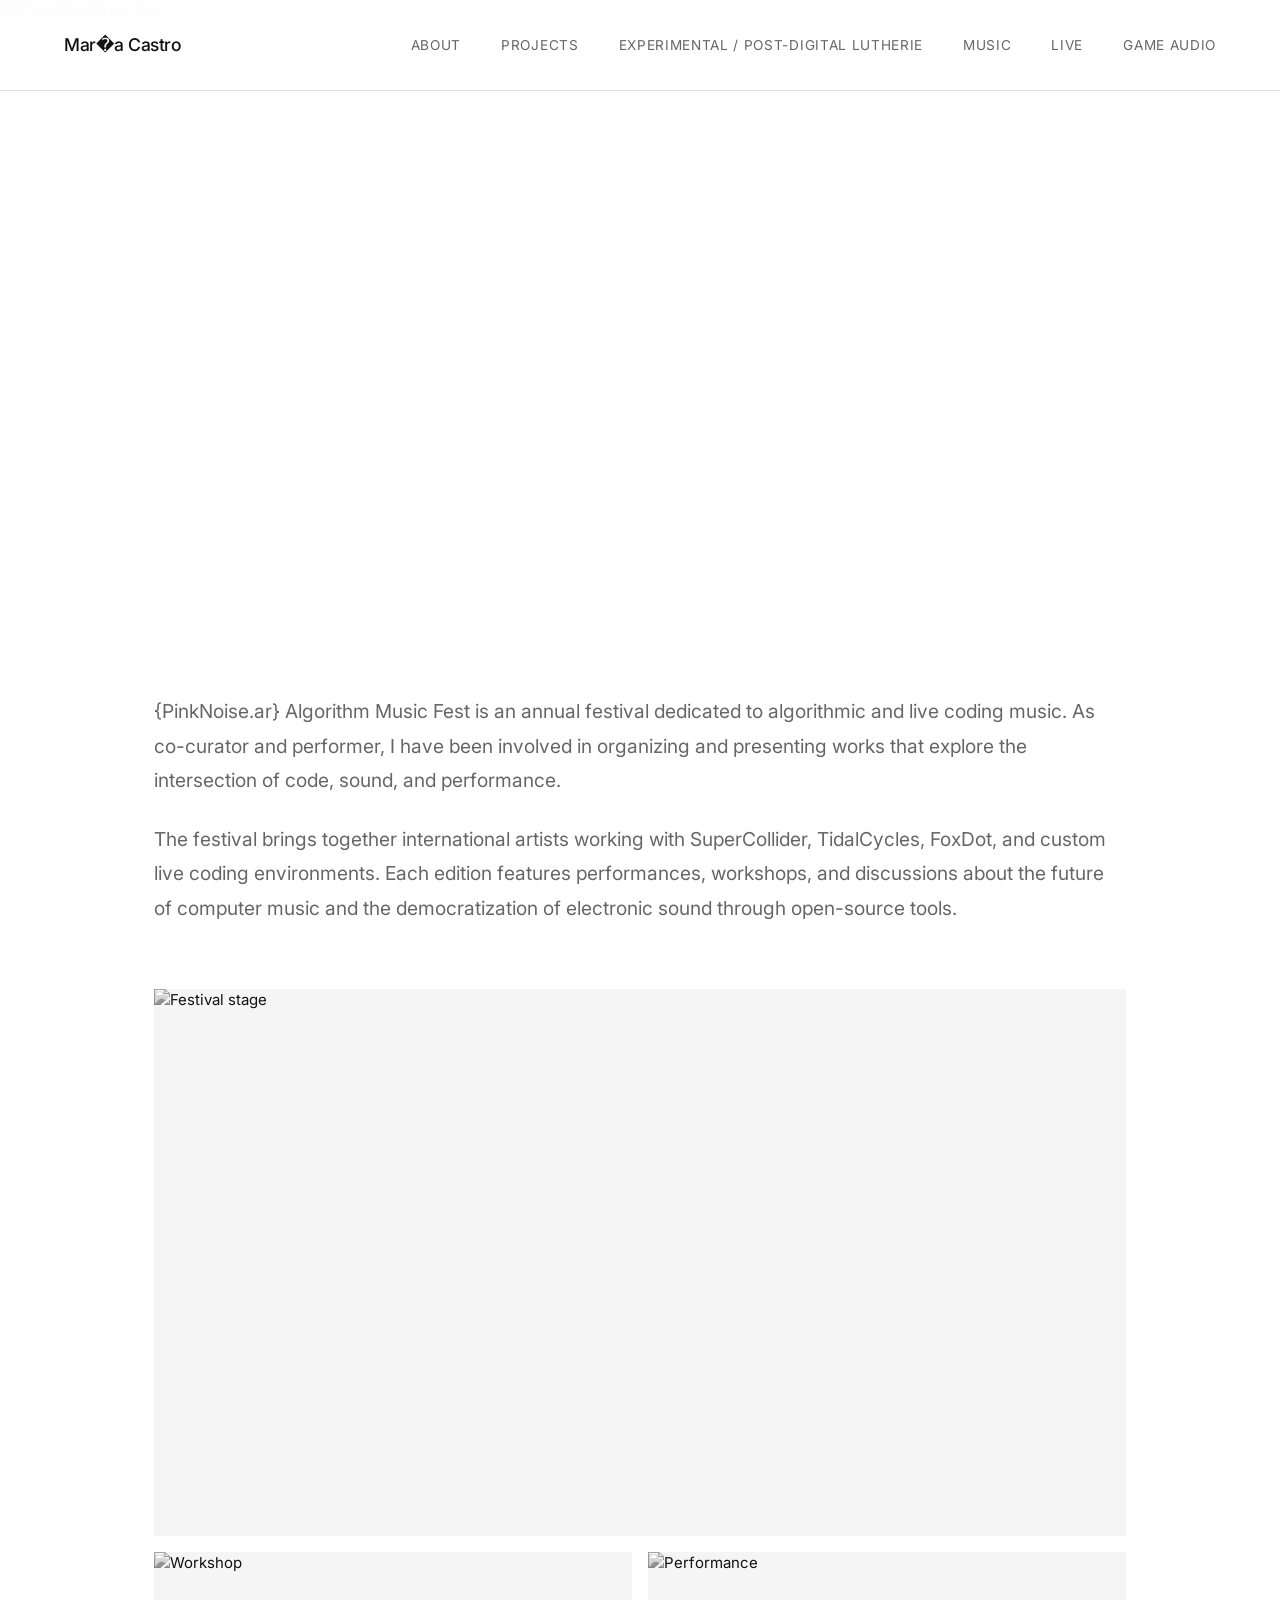
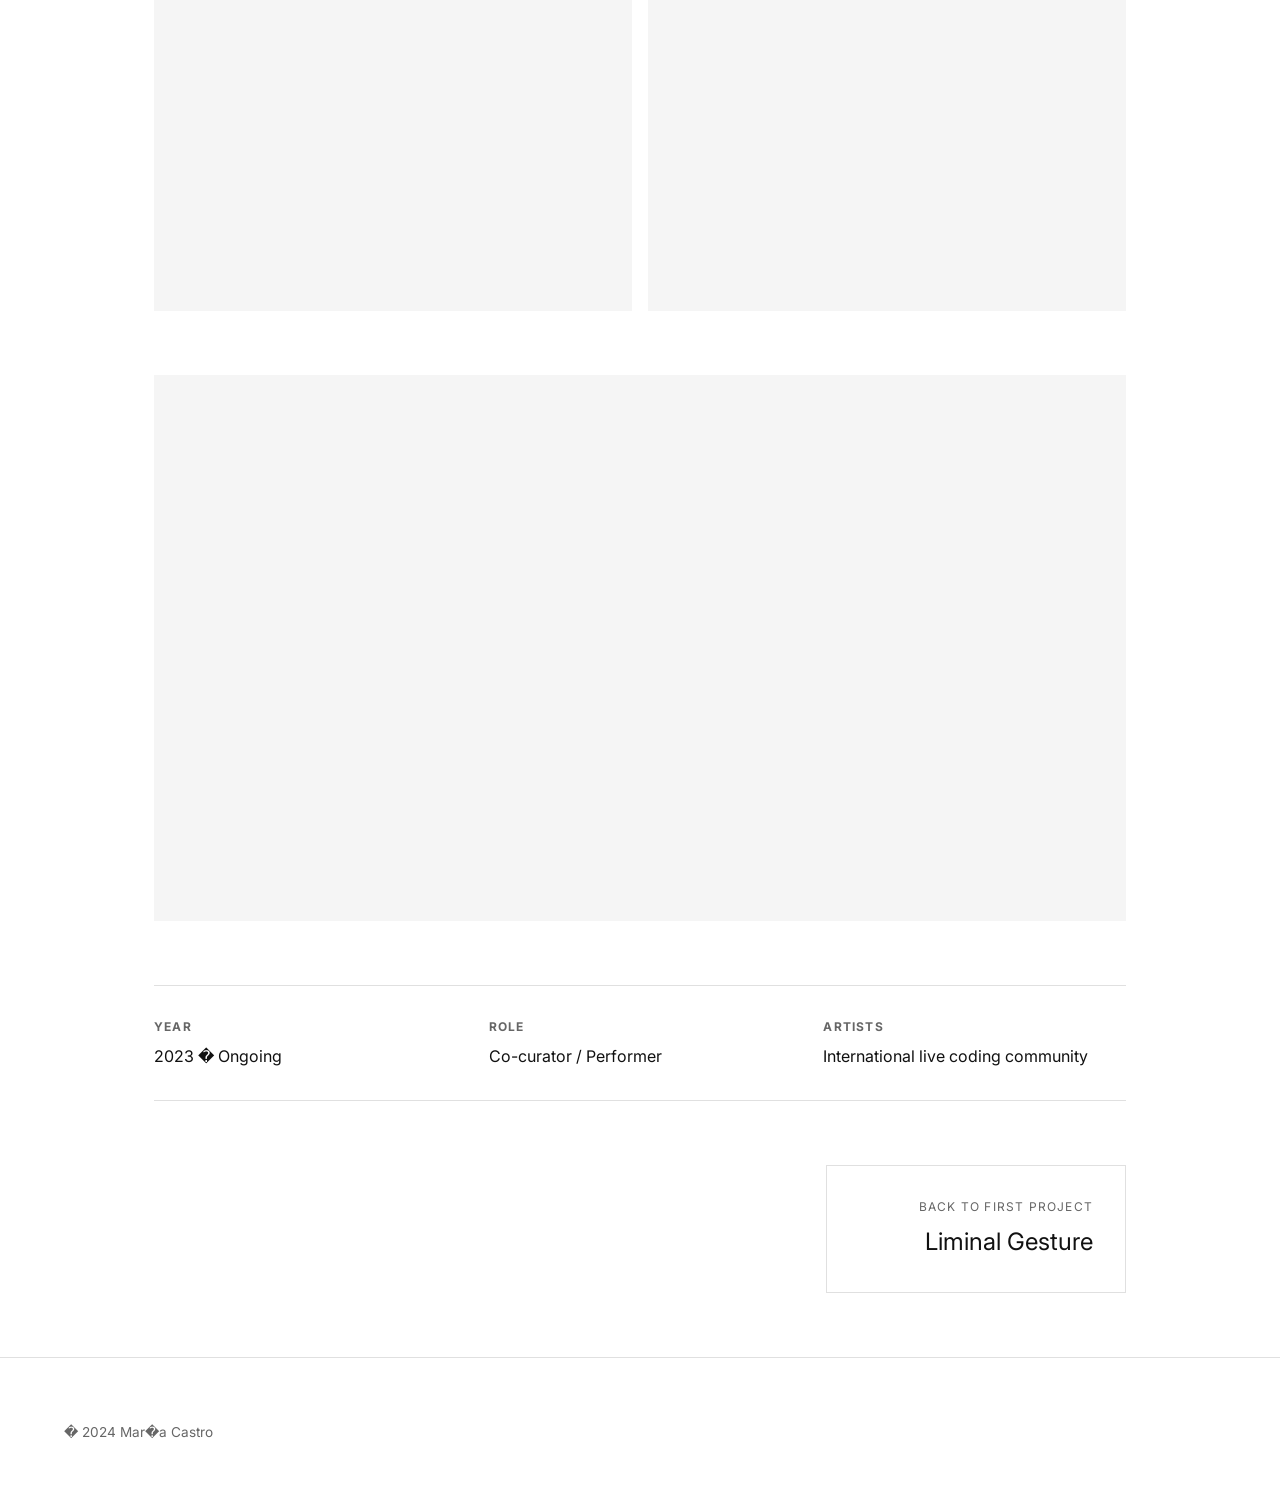
==== projects/algorithm-fest/index.html @ 0eb771e2 "new folder architecture" ====
<!DOCTYPE html>
<html lang="en">
<head>
    <meta charset="UTF-8">
    <meta name="viewport" content="width=device-width, initial-scale=1.0">
    <title>{PinkNoise.ar} Algorithm Music Fest � Mar�a Castro</title>
    <link rel="stylesheet" href="../../assets/css/main.css">
    <link rel="stylesheet" href="../../assets/css/project.css">
</head>
<body>
    <nav class="main-nav">
        <a href="../../index.html" class="logo">Mar�a Castro</a>
        <ul class="nav-links">
            <li><a href="../../about.html">About</a></li>
            <li class="dropdown">
                <a href="#">Projects</a>
                <ul class="dropdown-menu">
                    <li><a href="../liminal-gesture/">Liminal Gesture</a></li>
                    <li><a href="../sinfonia-biotica/">Sinfon�a Bi�tica</a></li>
                    <li><a href="../pink-noise/">Pink Noise</a></li>
                    <li><a href="../mareo-migrante/">Mareo Migrante MM</a></li>
                    <li><a href="../algorithm-fest/">{PinkNoise.ar} Algorithm Music Fest</a></li>
                </ul>
            </li>
            <li><a href="../../lutherie.html">Experimental / Post-digital Lutherie</a></li>
            <li><a href="../../music.html">Music</a></li>
            <li><a href="../../live.html">Live</a></li>
            <li><a href="https://marcastronoise.weebly.com/" target="_blank">Game Audio</a></li>
        </ul>
    </nav>

    <header class="project-hero">
        <div class="project-hero-image">
            <img src="https://raw.githubusercontent.com/scherzo98/websitescherzonoise/refs/heads/main/Images/IMG_20251017_121405.jpg" alt="Algorithm Music Fest">
        </div>
        <div class="project-hero-content">
            <span class="project-type">Live Coding Festival</span>
            <h1>{PinkNoise.ar} Algorithm Music Fest</h1>
        </div>
    </header>

    <main class="project-main">
        <div class="project-description">
            <p>{PinkNoise.ar} Algorithm Music Fest is an annual festival dedicated to algorithmic and live coding music. As co-curator and performer, I have been involved in organizing and presenting works that explore the intersection of code, sound, and performance.</p>

            <p>The festival brings together international artists working with SuperCollider, TidalCycles, FoxDot, and custom live coding environments. Each edition features performances, workshops, and discussions about the future of computer music and the democratization of electronic sound through open-source tools.</p>
        </div>

        <div class="project-gallery">
            <div class="gallery-item wide">
                <img src="https://raw.githubusercontent.com/scherzo98/websitescherzonoise/refs/heads/main/Images/IMG_20251029_004445%20(1).jpg" alt="Festival stage">
            </div>
            <div class="gallery-item">
                <img src="https://raw.githubusercontent.com/scherzo98/websitescherzonoise/refs/heads/main/Images/0181-9.jpg" alt="Workshop">
            </div>
            <div class="gallery-item">
                <img src="https://raw.githubusercontent.com/scherzo98/websitescherzonoise/refs/heads/main/Images/yop%20field%20recordist.jpg" alt="Performance">
            </div>
        </div>

        <div class="project-video">
            <div class="video-container">
                <iframe src="https://www.youtube.com/embed/VIDEO_ID_AQUI" title="Algorithm Music Fest highlights" allowfullscreen></iframe>
            </div>
        </div>

        <div class="project-meta">
            <div class="meta-item">
                <h4>Year</h4>
                <p>2023 � Ongoing</p>
            </div>
            <div class="meta-item">
                <h4>Role</h4>
                <p>Co-curator / Performer</p>
            </div>
            <div class="meta-item">
                <h4>Artists</h4>
                <p>International live coding community</p>
            </div>
        </div>

        <nav class="project-nav">
            <a href="../liminal-gesture/" class="next-project">
                <span>Back to First Project</span>
                <h3>Liminal Gesture</h3>
            </a>
        </nav>
    </main>

    <footer>
        <div class="footer-left">� 2024 Mar�a Castro</div>
    </footer>

    <script src="../../assets/js/main.js"></script>
    <script src="../../assets/js/lightbox.js"></script>
</body>
</html>
---- assets/css/main.css ----
﻿/* assets/css/main.css */

@import url('https://fonts.googleapis.com/css2?family=Inter:wght@300;400;500;600&display=swap');

* {
    margin: 0;
    padding: 0;
    box-sizing: border-box;
}

:root {
    --bg: #ffffff;
    --text: #111111;
    --text-light: #666666;
    --accent: #ff0000;
    --border: #e0e0e0;
    --dropdown-bg: #fafafa;
}

body {
    background: var(--bg);
    color: var(--text);
    font-family: 'Inter', sans-serif;
    line-height: 1.5;
    font-size: 15px;
    -webkit-font-smoothing: antialiased;
}

/* Navigation */
.main-nav {
    position: fixed;
    top: 0;
    left: 0;
    right: 0;
    padding: 2rem 4rem;
    display: flex;
    justify-content: space-between;
    align-items: center;
    z-index: 100;
    background: rgba(255,255,255,0.95);
    backdrop-filter: blur(10px);
    border-bottom: 1px solid var(--border);
}

.logo {
    font-size: 1.1rem;
    font-weight: 500;
    letter-spacing: -0.02em;
    text-decoration: none;
    color: var(--text);
}

.nav-links {
    display: flex;
    gap: 2.5rem;
    list-style: none;
    align-items: center;
}

    .nav-links > li > a {
        text-decoration: none;
        color: var(--text-light);
        font-size: 0.85rem;
        text-transform: uppercase;
        letter-spacing: 0.05em;
        transition: color 0.3s;
    }

        .nav-links > li > a:hover {
            color: var(--text);
        }

/* Dropdown */
.dropdown {
    position: relative;
}

.dropdown-menu {
    position: absolute;
    top: 100%;
    left: 0;
    margin-top: 1rem;
    background: var(--dropdown-bg);
    border: 1px solid var(--border);
    min-width: 320px;
    opacity: 0;
    visibility: hidden;
    transform: translateY(-10px);
    transition: all 0.3s ease;
    z-index: 200;
    list-style: none;
    padding: 0.5rem 0;
}

.dropdown:hover .dropdown-menu {
    opacity: 1;
    visibility: visible;
    transform: translateY(0);
}

.dropdown-menu li a {
    display: block;
    padding: 0.8rem 1.5rem;
    text-decoration: none;
    color: var(--text-light);
    font-size: 0.8rem;
    transition: all 0.2s;
}

    .dropdown-menu li a:hover {
        color: var(--accent);
        background: var(--bg);
    }

/* Hero */
.hero {
    min-height: 100vh;
    display: grid;
    grid-template-columns: 1fr 1.2fr;
    gap: 0;
    padding: 8rem 4rem 4rem;
    align-items: center;
}

.hero-content {
    padding-right: 4rem;
}

.hero-label {
    font-size: 0.75rem;
    text-transform: uppercase;
    letter-spacing: 0.2em;
    color: var(--text-light);
    margin-bottom: 2rem;
    display: block;
}

h1 {
    font-size: clamp(3rem, 8vw, 6rem);
    font-weight: 400;
    line-height: 0.95;
    letter-spacing: -0.04em;
    margin-bottom: 2rem;
}

.hero-description {
    font-size: 1.1rem;
    color: var(--text-light);
    max-width: 400px;
    line-height: 1.6;
    margin-bottom: 3rem;
}

.hero-meta {
    display: flex;
    gap: 3rem;
    font-size: 0.85rem;
    color: var(--text-light);
}

    .hero-meta div {
        display: flex;
        flex-direction: column;
        gap: 0.5rem;
    }

    .hero-meta strong {
        color: var(--text);
        font-weight: 500;
    }

.hero-image {
    height: 80vh;
    background: #f5f5f5;
    position: relative;
    overflow: hidden;
}

    .hero-image img {
        width: 100%;
        height: 100%;
        object-fit: cover;
        display: block;
        filter: grayscale(100%);
        transition: filter 0.6s ease;
    }

    .hero-image:hover img {
        filter: grayscale(0%);
    }

.image-caption {
    position: absolute;
    bottom: 2rem;
    left: 2rem;
    font-size: 0.75rem;
    color: white;
    background: rgba(0,0,0,0.7);
    padding: 0.5rem 1rem;
}

/* Sections */
section {
    padding: 6rem 4rem;
    border-top: 1px solid var(--border);
}

.section-header {
    display: grid;
    grid-template-columns: 200px 1fr;
    gap: 4rem;
    margin-bottom: 4rem;
}

.section-number {
    font-size: 0.75rem;
    color: var(--text-light);
    text-transform: uppercase;
    letter-spacing: 0.1em;
}

h2 {
    font-size: 2rem;
    font-weight: 400;
    letter-spacing: -0.02em;
}

/* Projects Preview */
.projects-preview {
    display: grid;
    grid-template-columns: repeat(3, 1fr);
    gap: 3rem;
}

.project-preview {
    text-decoration: none;
    color: var(--text);
}

.preview-image {
    aspect-ratio: 4/3;
    background: #f5f5f5;
    overflow: hidden;
    margin-bottom: 1.5rem;
}

    .preview-image img {
        width: 100%;
        height: 100%;
        object-fit: cover;
        display: block;
        filter: grayscale(100%);
        transition: all 0.6s ease;
    }

.project-preview:hover .preview-image img {
    filter: grayscale(0%);
    transform: scale(1.02);
}

.project-preview h3 {
    font-size: 1.2rem;
    font-weight: 500;
    margin-bottom: 0.5rem;
}

.project-type {
    font-size: 0.85rem;
    color: var(--text-light);
}

/* Festivals */
.festivals-list {
    list-style: none;
    display: grid;
    grid-template-columns: repeat(3, 1fr);
    gap: 1rem 4rem;
}

    .festivals-list li {
        padding: 1rem 0;
        border-bottom: 1px solid var(--border);
        font-size: 0.95rem;
        display: flex;
        justify-content: space-between;
        align-items: center;
    }

        .festivals-list li::after {
            content: '→';
            opacity: 0;
            transition: opacity 0.3s;
            color: var(--accent);
        }

        .festivals-list li:hover::after {
            opacity: 1;
        }

/* Role */
.role-box {
    background: #f5f5f5;
    padding: 3rem;
    display: grid;
    grid-template-columns: 200px 1fr;
    gap: 4rem;
    align-items: start;
}

.role-label {
    font-size: 0.75rem;
    text-transform: uppercase;
    letter-spacing: 0.1em;
    color: var(--text-light);
}

.role-content h3 {
    font-size: 1.5rem;
    font-weight: 400;
    margin-bottom: 1rem;
}

.role-content p {
    color: var(--text-light);
    max-width: 600px;
}

/* Footer */
footer {
    padding: 4rem;
    border-top: 1px solid var(--border);
    display: flex;
    justify-content: space-between;
    align-items: center;
}

.footer-left {
    font-size: 0.85rem;
    color: var(--text-light);
}

.footer-right {
    display: flex;
    gap: 2rem;
}

    .footer-right a {
        text-decoration: none;
        color: var(--text);
        font-size: 0.9rem;
        position: relative;
    }

        .footer-right a::after {
            content: '';
            position: absolute;
            bottom: -2px;
            left: 0;
            width: 0;
            height: 1px;
            background: var(--accent);
            transition: width 0.3s;
        }

        .footer-right a:hover::after {
            width: 100%;
        }

/* Responsive */
@media (max-width: 1024px) {
    .hero {
        grid-template-columns: 1fr;
        gap: 4rem;
    }

    .hero-content {
        padding-right: 0;
    }

    .hero-image {
        height: 50vh;
    }

    .section-header,
    .role-box {
        grid-template-columns: 1fr;
        gap: 2rem;
    }

    .projects-preview {
        grid-template-columns: 1fr;
    }

    .festivals-list {
        grid-template-columns: 1fr;
    }
}

@media (max-width: 768px) {
    .main-nav {
        padding: 1.5rem;
    }

    .nav-links {
        display: none;
    }

    section,
    .hero {
        padding: 6rem 1.5rem 3rem;
    }

    footer {
        flex-direction: column;
        gap: 2rem;
        text-align: center;
    }
}

::selection {
    background: var(--text);
    color: var(--bg);
}
---- assets/css/project.css ----
/* assets/css/project.css */

/* Project Hero */
.project-hero {
    position: relative;
    min-height: 70vh;
    display: flex;
    flex-direction: column;
    justify-content: flex-end;
    padding: 8rem 4rem 4rem;
    overflow: hidden;
}

.project-hero-image {
    position: absolute;
    top: 0;
    left: 0;
    width: 100%;
    height: 100%;
    z-index: 1;
}

    .project-hero-image img {
        width: 100%;
        height: 100%;
        object-fit: cover;
        filter: grayscale(100%);
    }

.project-hero-content {
    position: relative;
    z-index: 2;
    max-width: 800px;
}

.project-hero h1 {
    font-size: clamp(2.5rem, 6vw, 5rem);
    font-weight: 400;
    line-height: 1;
    letter-spacing: -0.03em;
    margin-bottom: 1rem;
    color: white;
}

.project-type {
    font-size: 0.85rem;
    color: rgba(255,255,255,0.8);
    text-transform: uppercase;
    letter-spacing: 0.15em;
    margin-bottom: 1rem;
    display: block;
}

/* Project Main */
.project-main {
    max-width: 1100px;
    margin: 0 auto;
    padding: 4rem;
}

.project-description {
    font-size: 1.2rem;
    line-height: 1.8;
    color: var(--text-light);
    margin-bottom: 4rem;
}

    .project-description p {
        margin-bottom: 1.5rem;
    }

/* Gallery */
.project-gallery {
    display: grid;
    grid-template-columns: repeat(2, 1fr);
    gap: 1rem;
    margin-bottom: 4rem;
}

.gallery-item {
    aspect-ratio: 4/3;
    background: #f5f5f5;
    overflow: hidden;
    cursor: pointer;
}

    .gallery-item.wide {
        grid-column: span 2;
        aspect-ratio: 16/9;
    }

    .gallery-item img {
        width: 100%;
        height: 100%;
        object-fit: cover;
        display: block;
        filter: grayscale(100%);
        transition: all 0.6s ease;
    }

    .gallery-item:hover img {
        filter: grayscale(0%);
        transform: scale(1.02);
    }

/* Video */
.project-video {
    margin-bottom: 4rem;
}

.video-container {
    position: relative;
    width: 100%;
    padding-bottom: 56.25%;
    height: 0;
    overflow: hidden;
    background: #f5f5f5;
}

    .video-container iframe {
        position: absolute;
        top: 0;
        left: 0;
        width: 100%;
        height: 100%;
        border: 0;
    }

/* Meta */
.project-meta {
    display: grid;
    grid-template-columns: repeat(3, 1fr);
    gap: 2rem;
    padding: 2rem 0;
    border-top: 1px solid var(--border);
    border-bottom: 1px solid var(--border);
    margin-bottom: 4rem;
}

.meta-item h4 {
    font-size: 0.75rem;
    text-transform: uppercase;
    letter-spacing: 0.1em;
    color: var(--text-light);
    margin-bottom: 0.5rem;
}

.meta-item p {
    font-size: 1rem;
    color: var(--text);
}

/* Project Navigation */
.project-nav {
    display: flex;
    justify-content: flex-end;
    margin-top: 4rem;
}

.next-project {
    text-decoration: none;
    color: var(--text);
    text-align: right;
    padding: 2rem;
    border: 1px solid var(--border);
    transition: all 0.3s;
    min-width: 300px;
}

    .next-project:hover {
        background: var(--text);
        color: var(--bg);
    }

    .next-project span {
        font-size: 0.75rem;
        text-transform: uppercase;
        letter-spacing: 0.1em;
        display: block;
        margin-bottom: 0.5rem;
        color: var(--text-light);
    }

    .next-project:hover span {
        color: rgba(255,255,255,0.7);
    }

    .next-project h3 {
        font-size: 1.5rem;
        font-weight: 400;
    }

/* Lightbox */
.lightbox {
    position: fixed;
    top: 0;
    left: 0;
    width: 100%;
    height: 100%;
    background: rgba(0,0,0,0.95);
    z-index: 1000;
    display: flex;
    align-items: center;
    justify-content: center;
    opacity: 0;
    visibility: hidden;
    transition: all 0.3s;
}

    .lightbox.active {
        opacity: 1;
        visibility: visible;
    }

    .lightbox img {
        max-width: 90%;
        max-height: 90%;
        object-fit: contain;
    }

.lightbox-close {
    position: absolute;
    top: 2rem;
    right: 2rem;
    color: white;
    font-size: 2rem;
    cursor: pointer;
    background: none;
    border: none;
}

/* Responsive */
@media (max-width: 768px) {
    .project-hero {
        padding: 6rem 1.5rem 2rem;
        min-height: 50vh;
    }

    .project-main {
        padding: 2rem 1.5rem;
    }

    .project-gallery {
        grid-template-columns: 1fr;
    }

    .gallery-item.wide {
        grid-column: span 1;
    }

    .project-meta {
        grid-template-columns: 1fr;
    }

    .project-nav {
        justify-content: center;
    }

    .next-project {
        min-width: auto;
        width: 100%;
        text-align: center;
    }
}
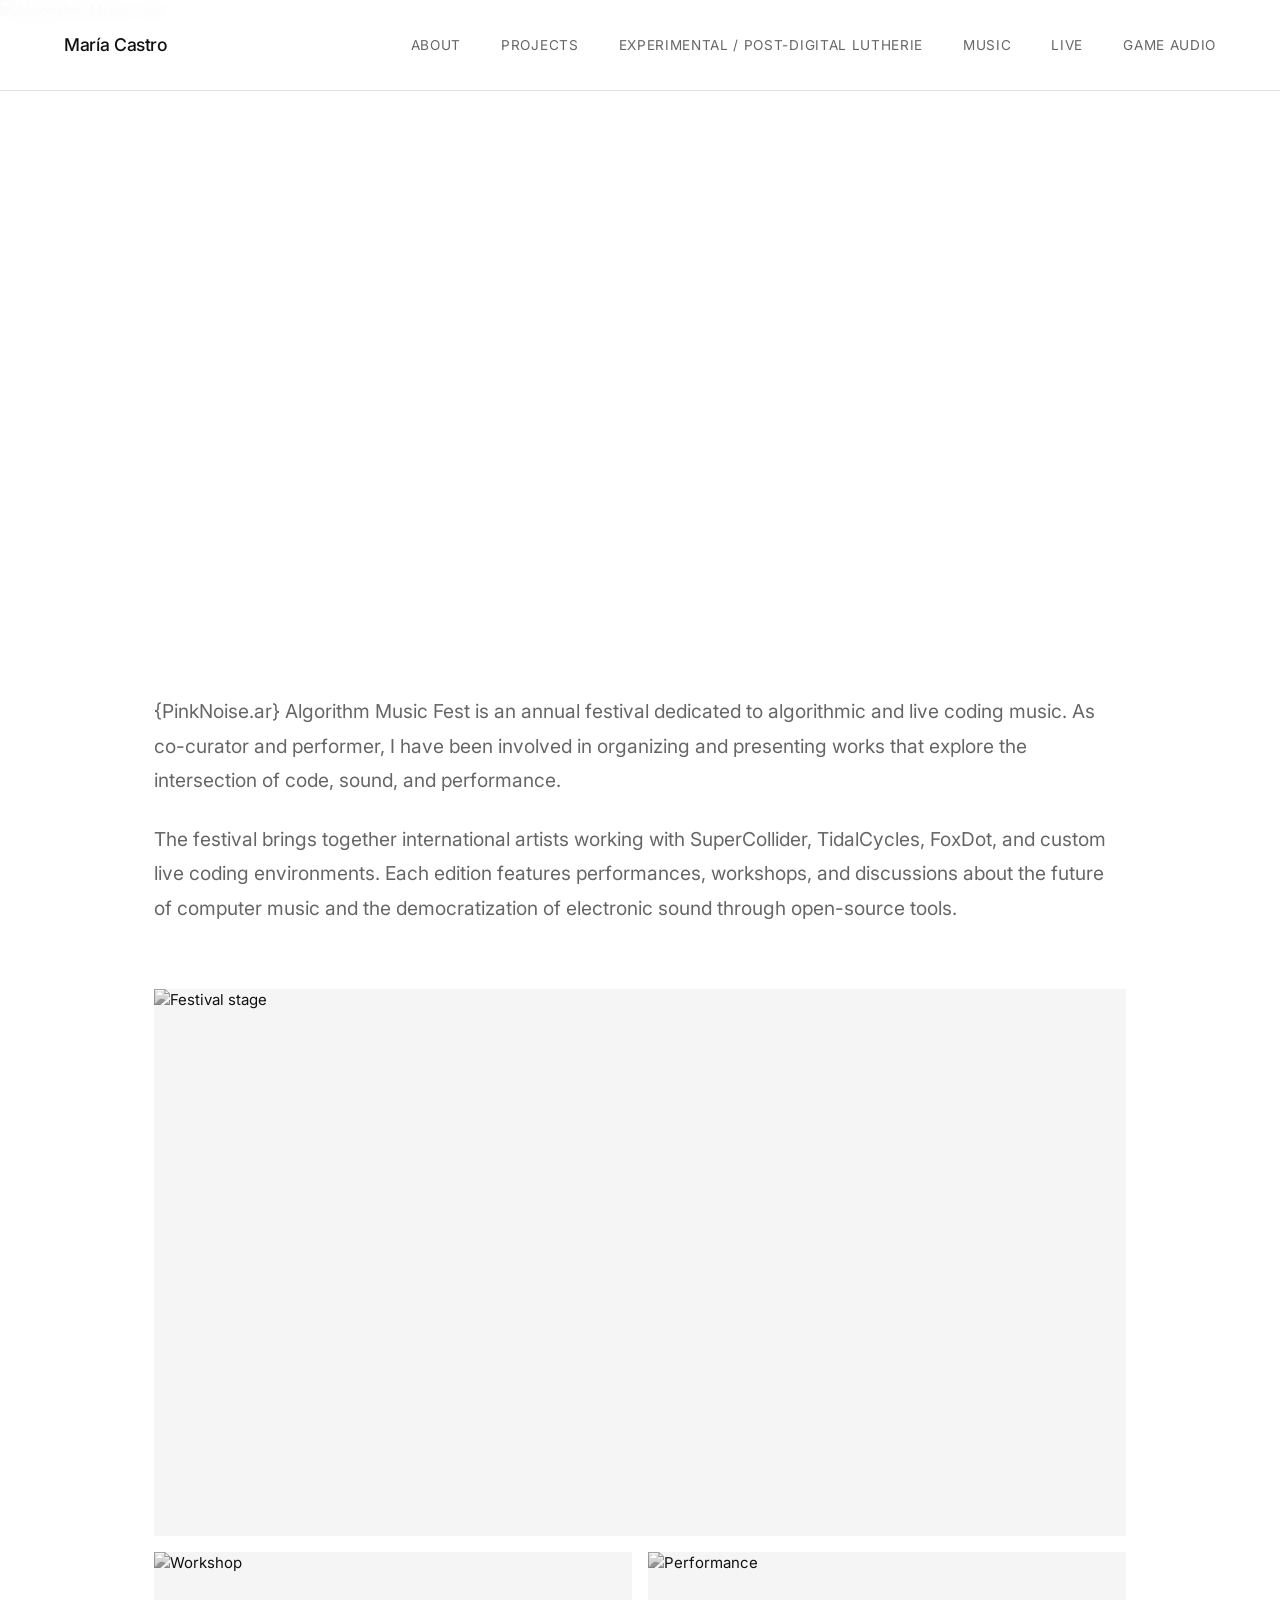
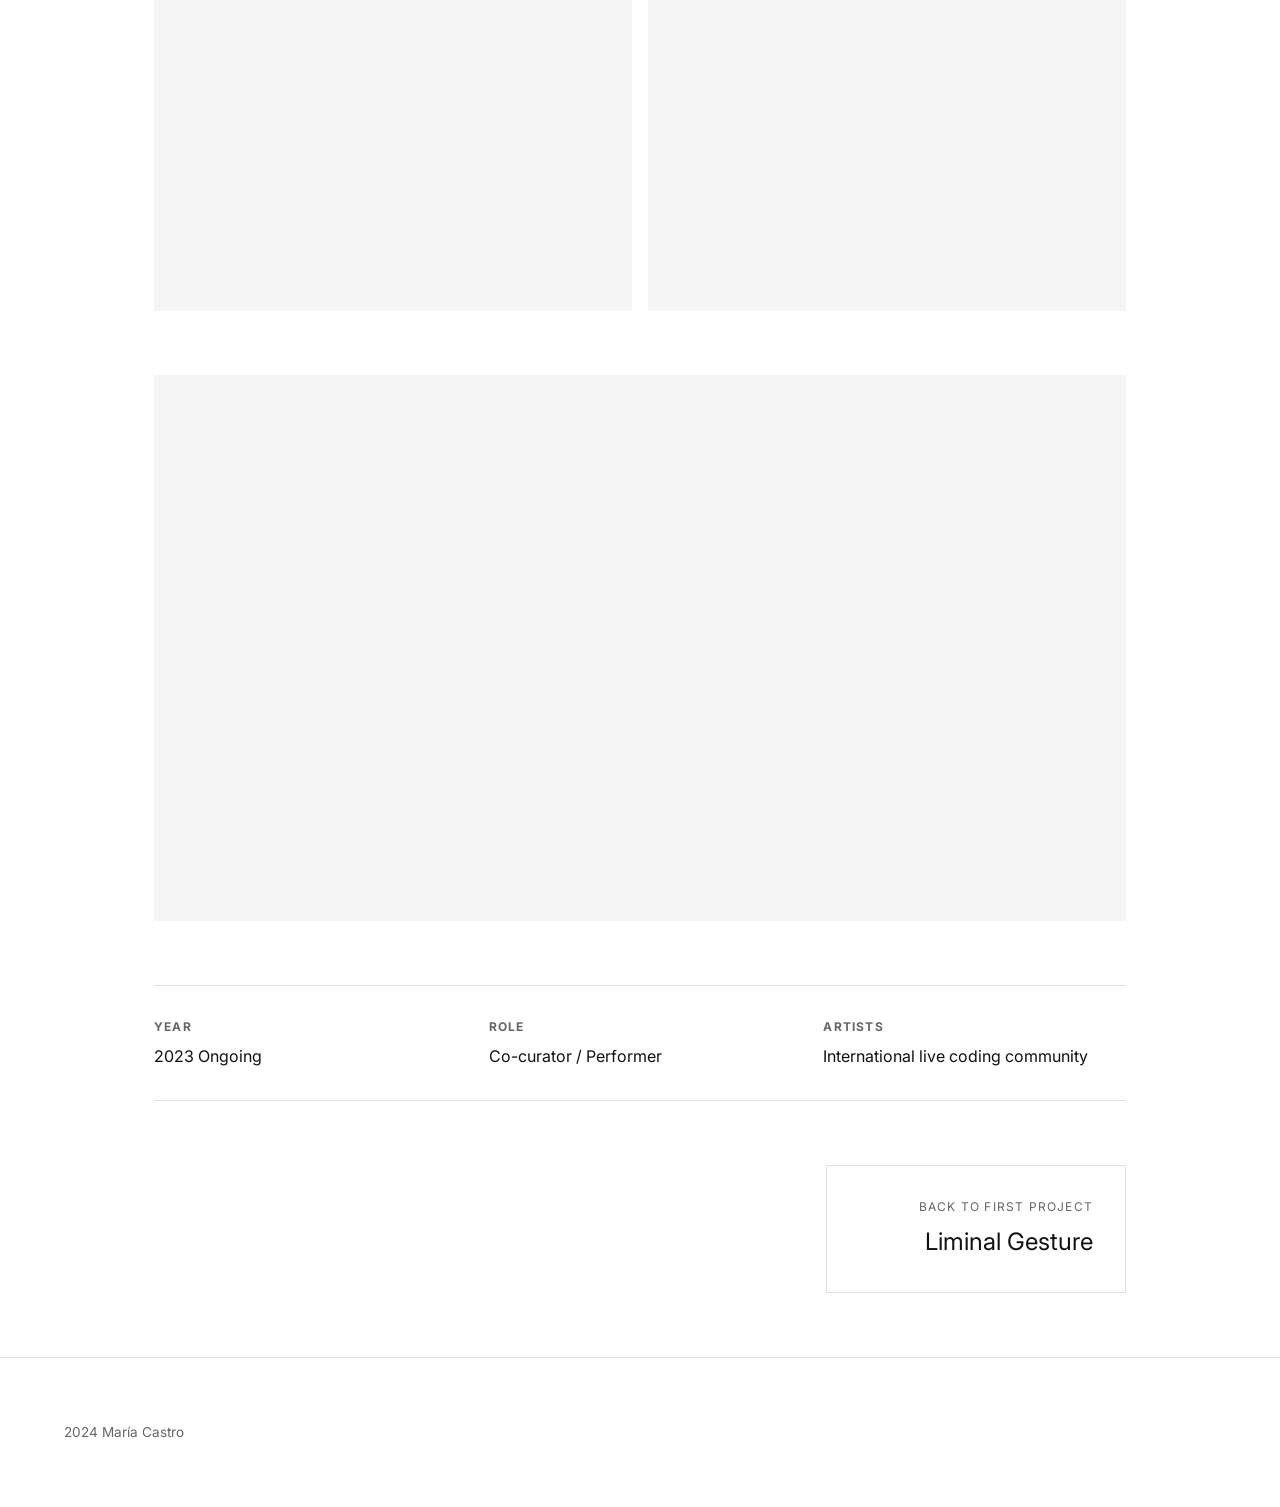
==== commit abb61127: "weird characters fixed" ====
--- a/projects/algorithm-fest/index.html
+++ b/projects/algorithm-fest/index.html
@@ -3,20 +3,20 @@
 <head>
     <meta charset="UTF-8">
     <meta name="viewport" content="width=device-width, initial-scale=1.0">
-    <title>{PinkNoise.ar} Algorithm Music Fest � Mar�a Castro</title>
+    <title>{PinkNoise.ar} Algorithm Music Fest  María Castro</title>
     <link rel="stylesheet" href="../../assets/css/main.css">
     <link rel="stylesheet" href="../../assets/css/project.css">
 </head>
 <body>
     <nav class="main-nav">
-        <a href="../../index.html" class="logo">Mar�a Castro</a>
+        <a href="../../index.html" class="logo">María Castro</a>
         <ul class="nav-links">
             <li><a href="../../about.html">About</a></li>
             <li class="dropdown">
                 <a href="#">Projects</a>
                 <ul class="dropdown-menu">
                     <li><a href="../liminal-gesture/">Liminal Gesture</a></li>
-                    <li><a href="../sinfonia-biotica/">Sinfon�a Bi�tica</a></li>
+                    <li><a href="../sinfonia-biotica/">Sinfonía Biótica</a></li>
                     <li><a href="../pink-noise/">Pink Noise</a></li>
                     <li><a href="../mareo-migrante/">Mareo Migrante MM</a></li>
                     <li><a href="../algorithm-fest/">{PinkNoise.ar} Algorithm Music Fest</a></li>
@@ -67,7 +67,7 @@
         <div class="project-meta">
             <div class="meta-item">
                 <h4>Year</h4>
-                <p>2023 � Ongoing</p>
+                <p>2023  Ongoing</p>
             </div>
             <div class="meta-item">
                 <h4>Role</h4>
@@ -88,7 +88,7 @@
     </main>
 
     <footer>
-        <div class="footer-left">� 2024 Mar�a Castro</div>
+        <div class="footer-left"> 2024 María Castro</div>
     </footer>
 
     <script src="../../assets/js/main.js"></script>
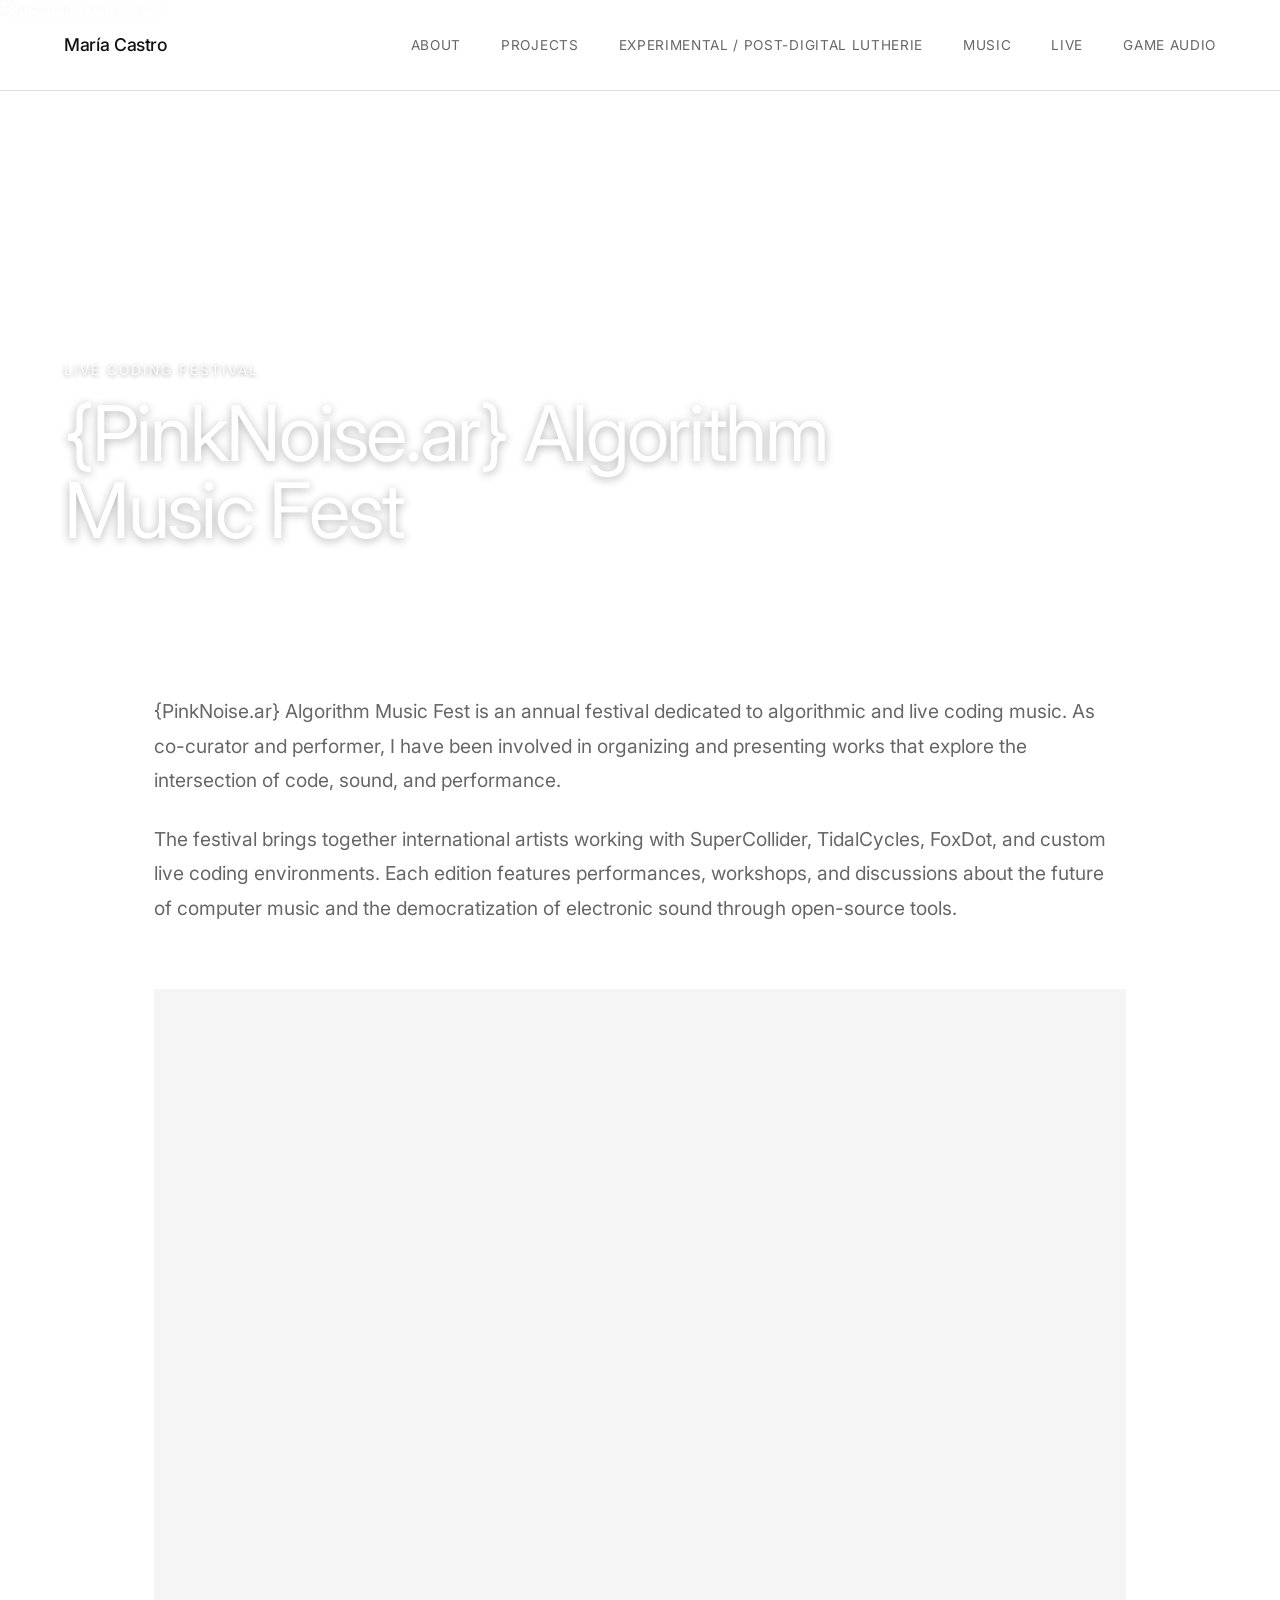
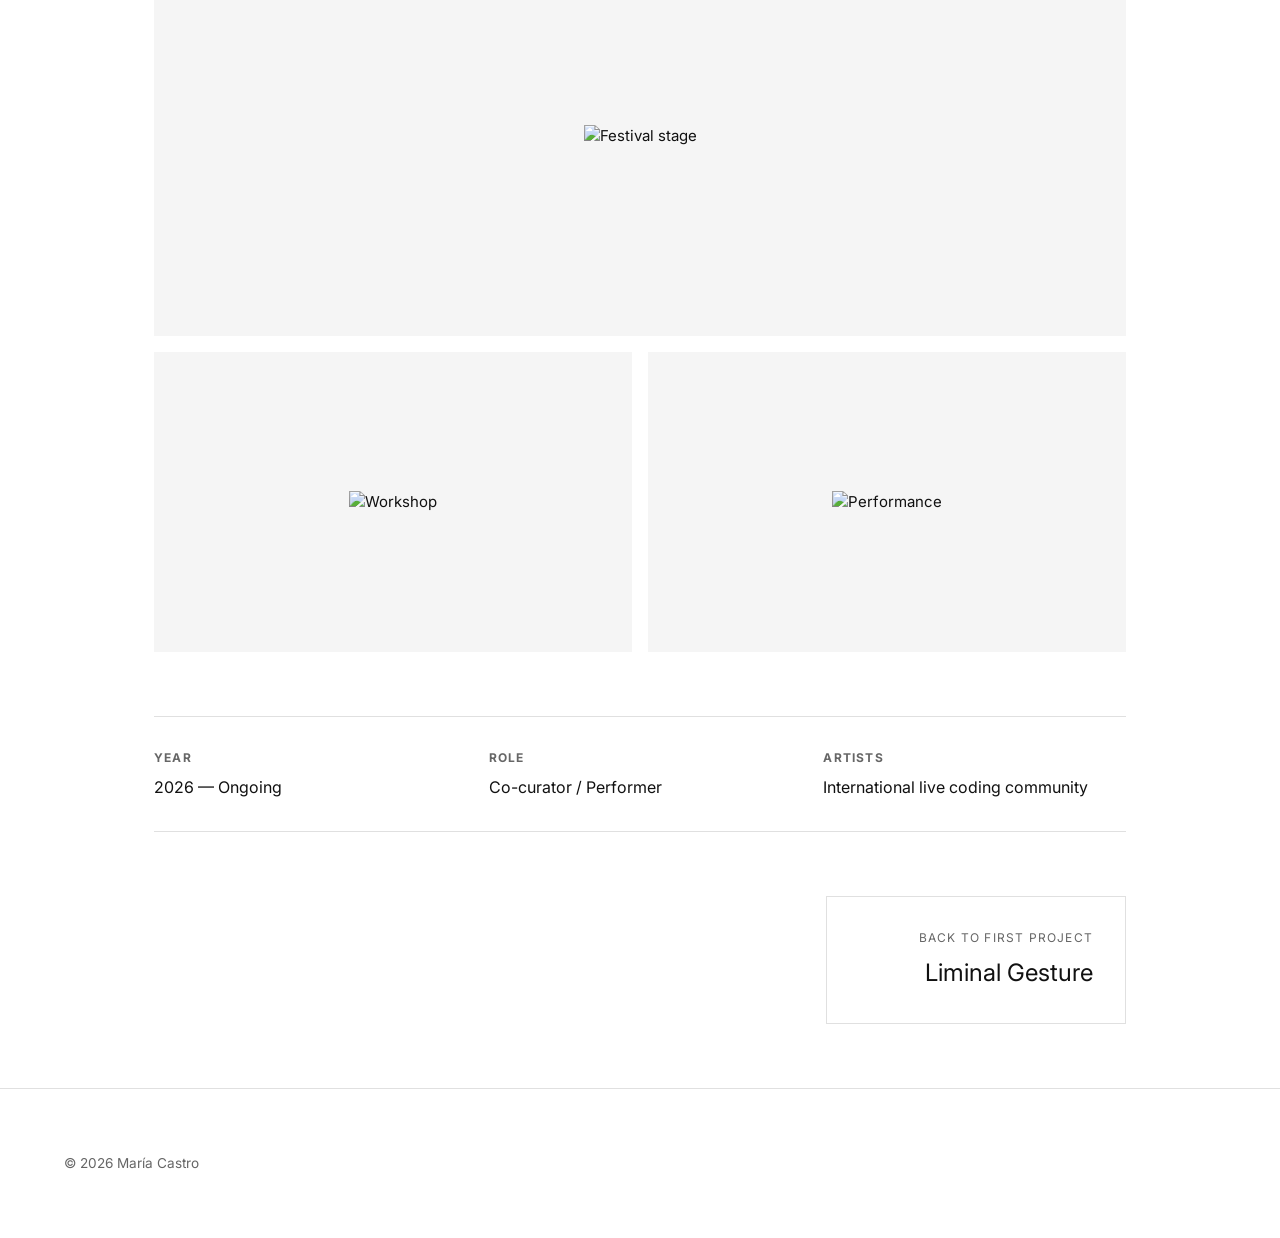
==== commit 9f528c34: "lutherie - assets + text" ====
--- a/projects/algorithm-fest/index.html
+++ b/projects/algorithm-fest/index.html
@@ -3,9 +3,33 @@
 <head>
     <meta charset="UTF-8">
     <meta name="viewport" content="width=device-width, initial-scale=1.0">
-    <title>{PinkNoise.ar} Algorithm Music Fest  María Castro</title>
+    <title>{PinkNoise.ar} Algorithm Music Fest — María Castro</title>
     <link rel="stylesheet" href="../../assets/css/main.css">
     <link rel="stylesheet" href="../../assets/css/project.css">
+    <style>
+        /* Galería: imágenes se ven completas sin recortar */
+        .gallery-item {
+            aspect-ratio: auto;
+            min-height: 300px;
+            display: flex;
+            align-items: center;
+            justify-content: center;
+            background: #f5f5f5;
+        }
+
+            .gallery-item.wide {
+                aspect-ratio: auto;
+                min-height: 400px;
+            }
+
+            .gallery-item img {
+                width: auto;
+                height: auto;
+                max-width: 100%;
+                max-height: 100%;
+                object-fit: contain;
+            }
+    </style>
 </head>
 <body>
     <nav class="main-nav">
@@ -46,6 +70,12 @@
             <p>The festival brings together international artists working with SuperCollider, TidalCycles, FoxDot, and custom live coding environments. Each edition features performances, workshops, and discussions about the future of computer music and the democratization of electronic sound through open-source tools.</p>
         </div>
 
+        <div class="project-video">
+            <div class="video-container">
+                <iframe src="https://www.youtube.com/embed/gPTFCS2azas?si=LrahfHHV_qFuqpQR" title="Algorithm Music Fest highlights" frameborder="0" allow="accelerometer; autoplay; clipboard-write; encrypted-media; gyroscope; picture-in-picture; web-share" referrerpolicy="strict-origin-when-cross-origin" allowfullscreen></iframe>
+            </div>
+        </div>
+
         <div class="project-gallery">
             <div class="gallery-item wide">
                 <img src="https://raw.githubusercontent.com/scherzo98/websitescherzonoise/refs/heads/main/Images/IMG_20251029_004445%20(1).jpg" alt="Festival stage">
@@ -58,16 +88,10 @@
             </div>
         </div>
 
-        <div class="project-video">
-            <div class="video-container">
-                <iframe src="https://www.youtube.com/embed/VIDEO_ID_AQUI" title="Algorithm Music Fest highlights" allowfullscreen></iframe>
-            </div>
-        </div>
-
         <div class="project-meta">
             <div class="meta-item">
                 <h4>Year</h4>
-                <p>2023  Ongoing</p>
+                <p>2026 — Ongoing</p>
             </div>
             <div class="meta-item">
                 <h4>Role</h4>
@@ -88,7 +112,7 @@
     </main>
 
     <footer>
-        <div class="footer-left"> 2024 María Castro</div>
+        <div class="footer-left">© 2026 María Castro</div>
     </footer>
 
     <script src="../../assets/js/main.js"></script>
--- a/assets/css/main.css
+++ b/assets/css/main.css
@@ -176,6 +176,7 @@
     overflow: hidden;
 }
 
+    /* Solo la imagen del hero en B/N, no afecta a galerías */
     .hero-image img {
         width: 100%;
         height: 100%;
@@ -188,6 +189,17 @@
     .hero-image:hover img {
         filter: grayscale(0%);
     }
+
+/* Hero image en COLOR (sin grayscale) - DSCF2037 */
+.hero-image-color img {
+    filter: none !important;
+    -webkit-filter: none !important;
+}
+
+.hero-image-color:hover img {
+    filter: none !important;
+    -webkit-filter: none !important;
+}
 
 .image-caption {
     position: absolute;
@@ -244,6 +256,7 @@
     margin-bottom: 1.5rem;
 }
 
+    /* Solo las previews del home en B/N, no afecta a galerías de proyecto */
     .preview-image img {
         width: 100%;
         height: 100%;
--- a/assets/css/project.css
+++ b/assets/css/project.css
@@ -24,12 +24,23 @@
         width: 100%;
         height: 100%;
         object-fit: cover;
-        filter: grayscale(100%);
-    }
+    }
+
+/* Overlay sutil para legibilidad */
+.project-hero-overlay {
+    position: absolute;
+    top: 0;
+    left: 0;
+    width: 100%;
+    height: 100%;
+    background: linear-gradient( to top, rgba(0,0,0,0.7) 0%, rgba(0,0,0,0.3) 40%, rgba(0,0,0,0.1) 100% );
+    z-index: 2;
+    pointer-events: none;
+}
 
 .project-hero-content {
     position: relative;
-    z-index: 2;
+    z-index: 3;
     max-width: 800px;
 }
 
@@ -40,15 +51,17 @@
     letter-spacing: -0.03em;
     margin-bottom: 1rem;
     color: white;
+    text-shadow: 0 2px 10px rgba(0,0,0,0.3);
 }
 
 .project-type {
     font-size: 0.85rem;
-    color: rgba(255,255,255,0.8);
+    color: rgba(255,255,255,0.9);
     text-transform: uppercase;
     letter-spacing: 0.15em;
     margin-bottom: 1rem;
     display: block;
+    text-shadow: 0 1px 4px rgba(0,0,0,0.4);
 }
 
 /* Project Main */
@@ -69,7 +82,7 @@
         margin-bottom: 1.5rem;
     }
 
-/* Gallery */
+/* Gallery - POR DEFECTO EN COLOR (sin filtro) */
 .project-gallery {
     display: grid;
     grid-template-columns: repeat(2, 1fr);
@@ -89,25 +102,57 @@
         aspect-ratio: 16/9;
     }
 
+    /* Im�genes en COLOR por defecto */
     .gallery-item img {
         width: 100%;
         height: 100%;
         object-fit: cover;
         display: block;
-        filter: grayscale(100%);
-        transition: all 0.6s ease;
+        transition: transform 0.6s ease;
     }
 
     .gallery-item:hover img {
-        filter: grayscale(0%);
         transform: scale(1.02);
     }
 
-/* Video */
-.project-video {
-    margin-bottom: 4rem;
-}
-
+/* ============================================
+   CLASE PARA P�GINAS QUE QUIEREN B/N
+   A�ade class="grayscale-page" al <body>
+   ============================================ */
+body.grayscale-page .gallery-item img {
+    filter: grayscale(100%);
+    transition: all 0.6s ease;
+}
+
+body.grayscale-page .gallery-item:hover img {
+    filter: grayscale(0%);
+    transform: scale(1.02);
+}
+
+/* Videos Section */
+.project-videos {
+    margin: 4rem 0;
+}
+
+    .project-videos h3 {
+        font-size: 1.5rem;
+        font-weight: 400;
+        margin-bottom: 2rem;
+        letter-spacing: -0.02em;
+    }
+
+.video-item {
+    margin-bottom: 3rem;
+}
+
+    .video-item h4 {
+        font-size: 1rem;
+        font-weight: 500;
+        margin-bottom: 1rem;
+        color: var(--text-light);
+    }
+
+/* Video Container (shared) */
 .video-container {
     position: relative;
     width: 100%;
@@ -149,6 +194,27 @@
     font-size: 1rem;
     color: var(--text);
 }
+
+/* Project Links */
+.project-links {
+    margin: 3rem 0;
+}
+
+.external-link {
+    display: inline-flex;
+    align-items: center;
+    gap: 0.5rem;
+    padding: 1rem 2rem;
+    background: var(--text);
+    color: var(--bg);
+    text-decoration: none;
+    font-size: 0.9rem;
+    transition: background 0.3s;
+}
+
+    .external-link:hover {
+        background: var(--accent);
+    }
 
 /* Project Navigation */
 .project-nav {
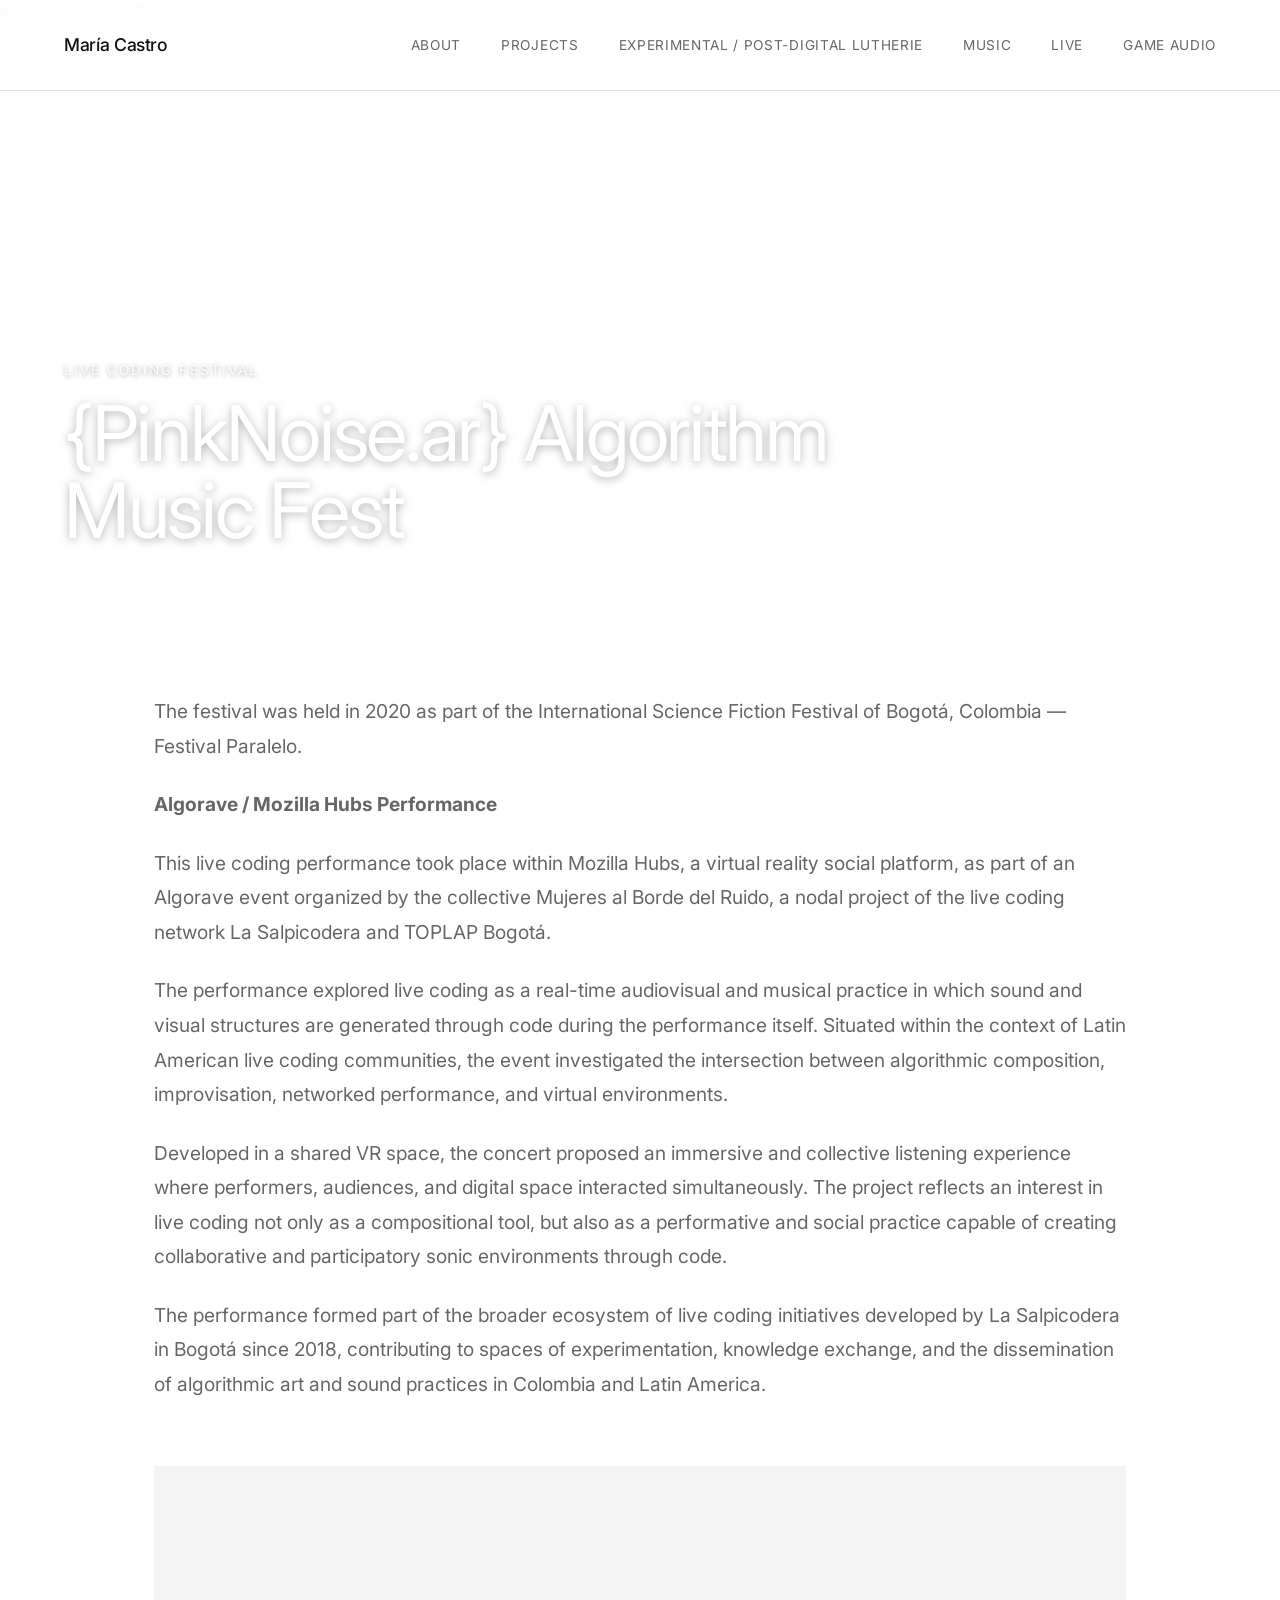
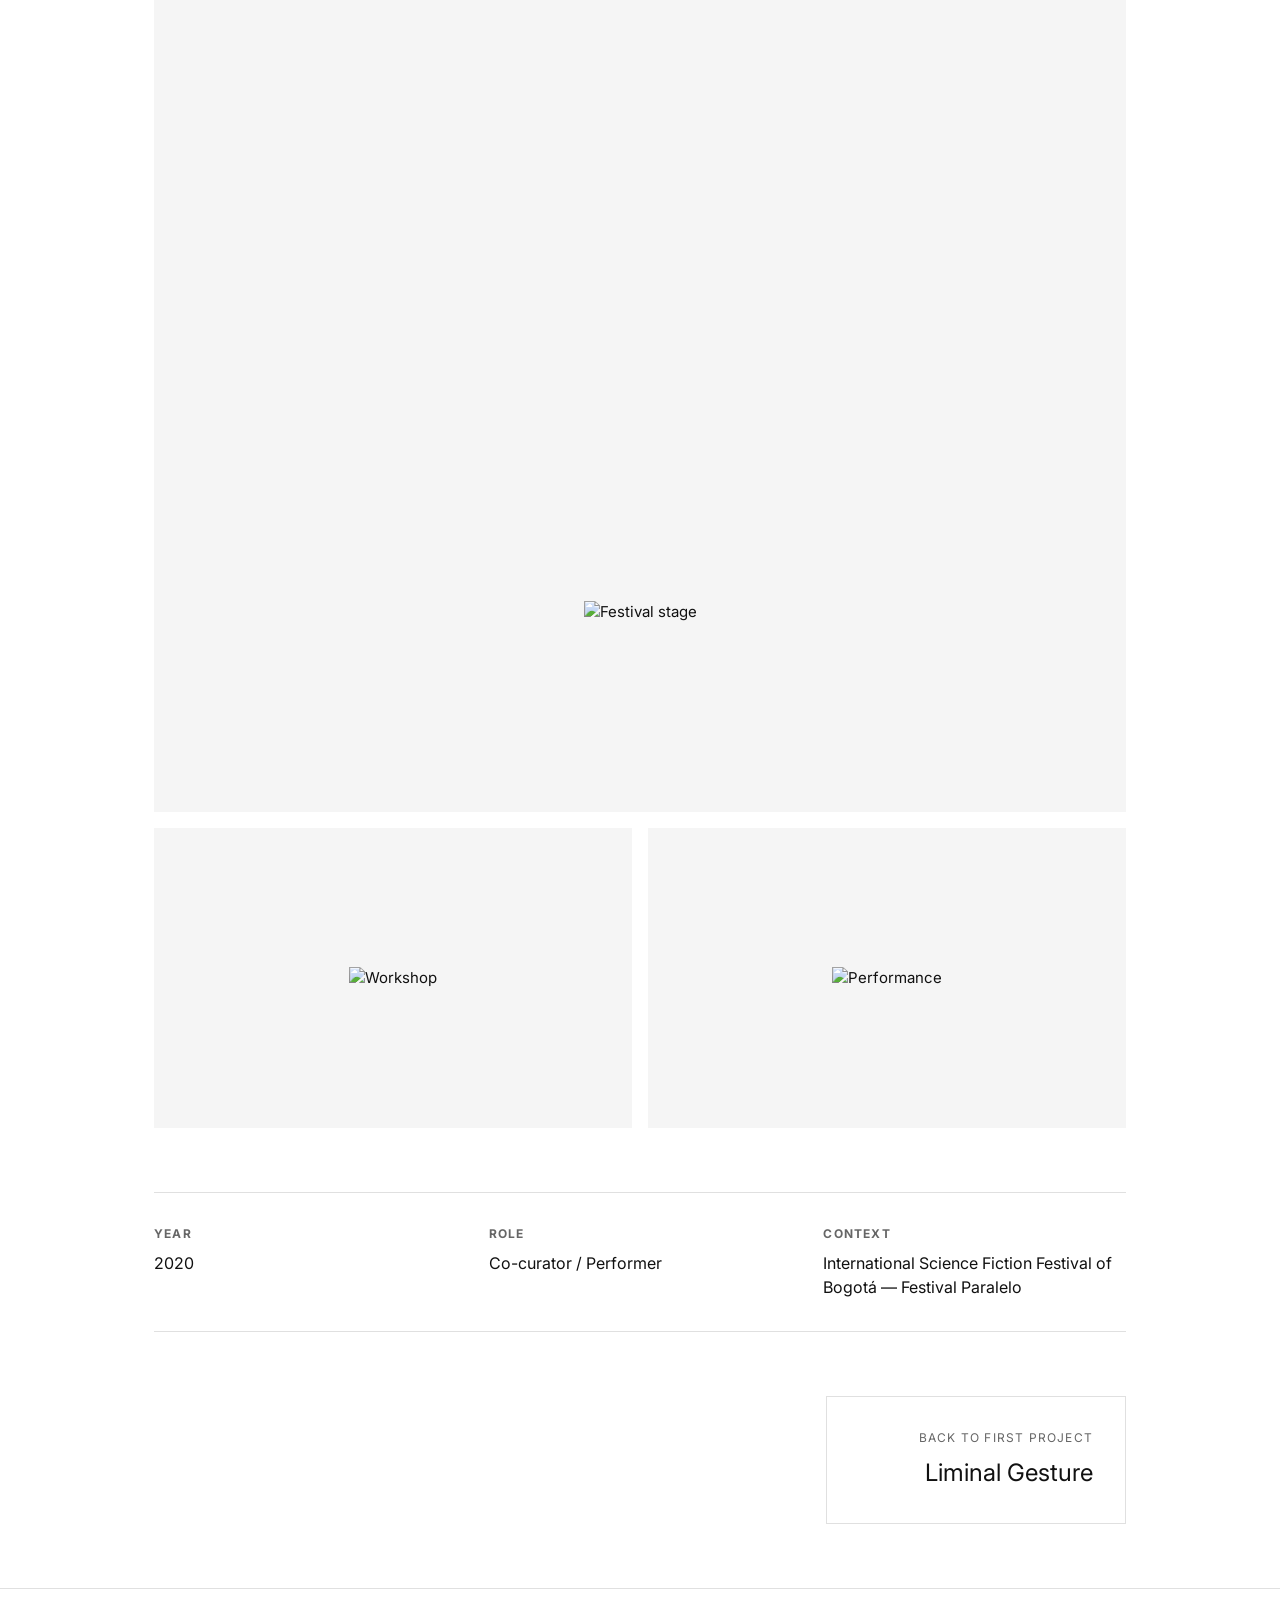
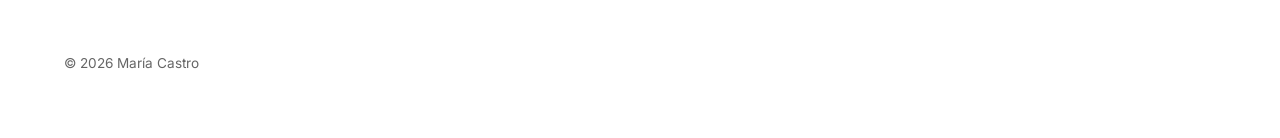
==== commit 9c7d93e2: "Update index.html" ====
--- a/projects/algorithm-fest/index.html
+++ b/projects/algorithm-fest/index.html
@@ -65,9 +65,17 @@
 
     <main class="project-main">
         <div class="project-description">
-            <p>{PinkNoise.ar} Algorithm Music Fest is an annual festival dedicated to algorithmic and live coding music. As co-curator and performer, I have been involved in organizing and presenting works that explore the intersection of code, sound, and performance.</p>
+            <p>The festival was held in 2020 as part of the International Science Fiction Festival of Bogotá, Colombia — Festival Paralelo.</p>
 
-            <p>The festival brings together international artists working with SuperCollider, TidalCycles, FoxDot, and custom live coding environments. Each edition features performances, workshops, and discussions about the future of computer music and the democratization of electronic sound through open-source tools.</p>
+            <p><strong>Algorave / Mozilla Hubs Performance</strong></p>
+
+            <p>This live coding performance took place within Mozilla Hubs, a virtual reality social platform, as part of an Algorave event organized by the collective Mujeres al Borde del Ruido, a nodal project of the live coding network La Salpicodera and TOPLAP Bogotá.</p>
+
+            <p>The performance explored live coding as a real-time audiovisual and musical practice in which sound and visual structures are generated through code during the performance itself. Situated within the context of Latin American live coding communities, the event investigated the intersection between algorithmic composition, improvisation, networked performance, and virtual environments.</p>
+
+            <p>Developed in a shared VR space, the concert proposed an immersive and collective listening experience where performers, audiences, and digital space interacted simultaneously. The project reflects an interest in live coding not only as a compositional tool, but also as a performative and social practice capable of creating collaborative and participatory sonic environments through code.</p>
+
+            <p>The performance formed part of the broader ecosystem of live coding initiatives developed by La Salpicodera in Bogotá since 2018, contributing to spaces of experimentation, knowledge exchange, and the dissemination of algorithmic art and sound practices in Colombia and Latin America.</p>
         </div>
 
         <div class="project-video">
@@ -91,15 +99,15 @@
         <div class="project-meta">
             <div class="meta-item">
                 <h4>Year</h4>
-                <p>2026 — Ongoing</p>
+                <p>2020</p>
             </div>
             <div class="meta-item">
                 <h4>Role</h4>
                 <p>Co-curator / Performer</p>
             </div>
             <div class="meta-item">
-                <h4>Artists</h4>
-                <p>International live coding community</p>
+                <h4>Context</h4>
+                <p>International Science Fiction Festival of Bogotá — Festival Paralelo</p>
             </div>
         </div>
 
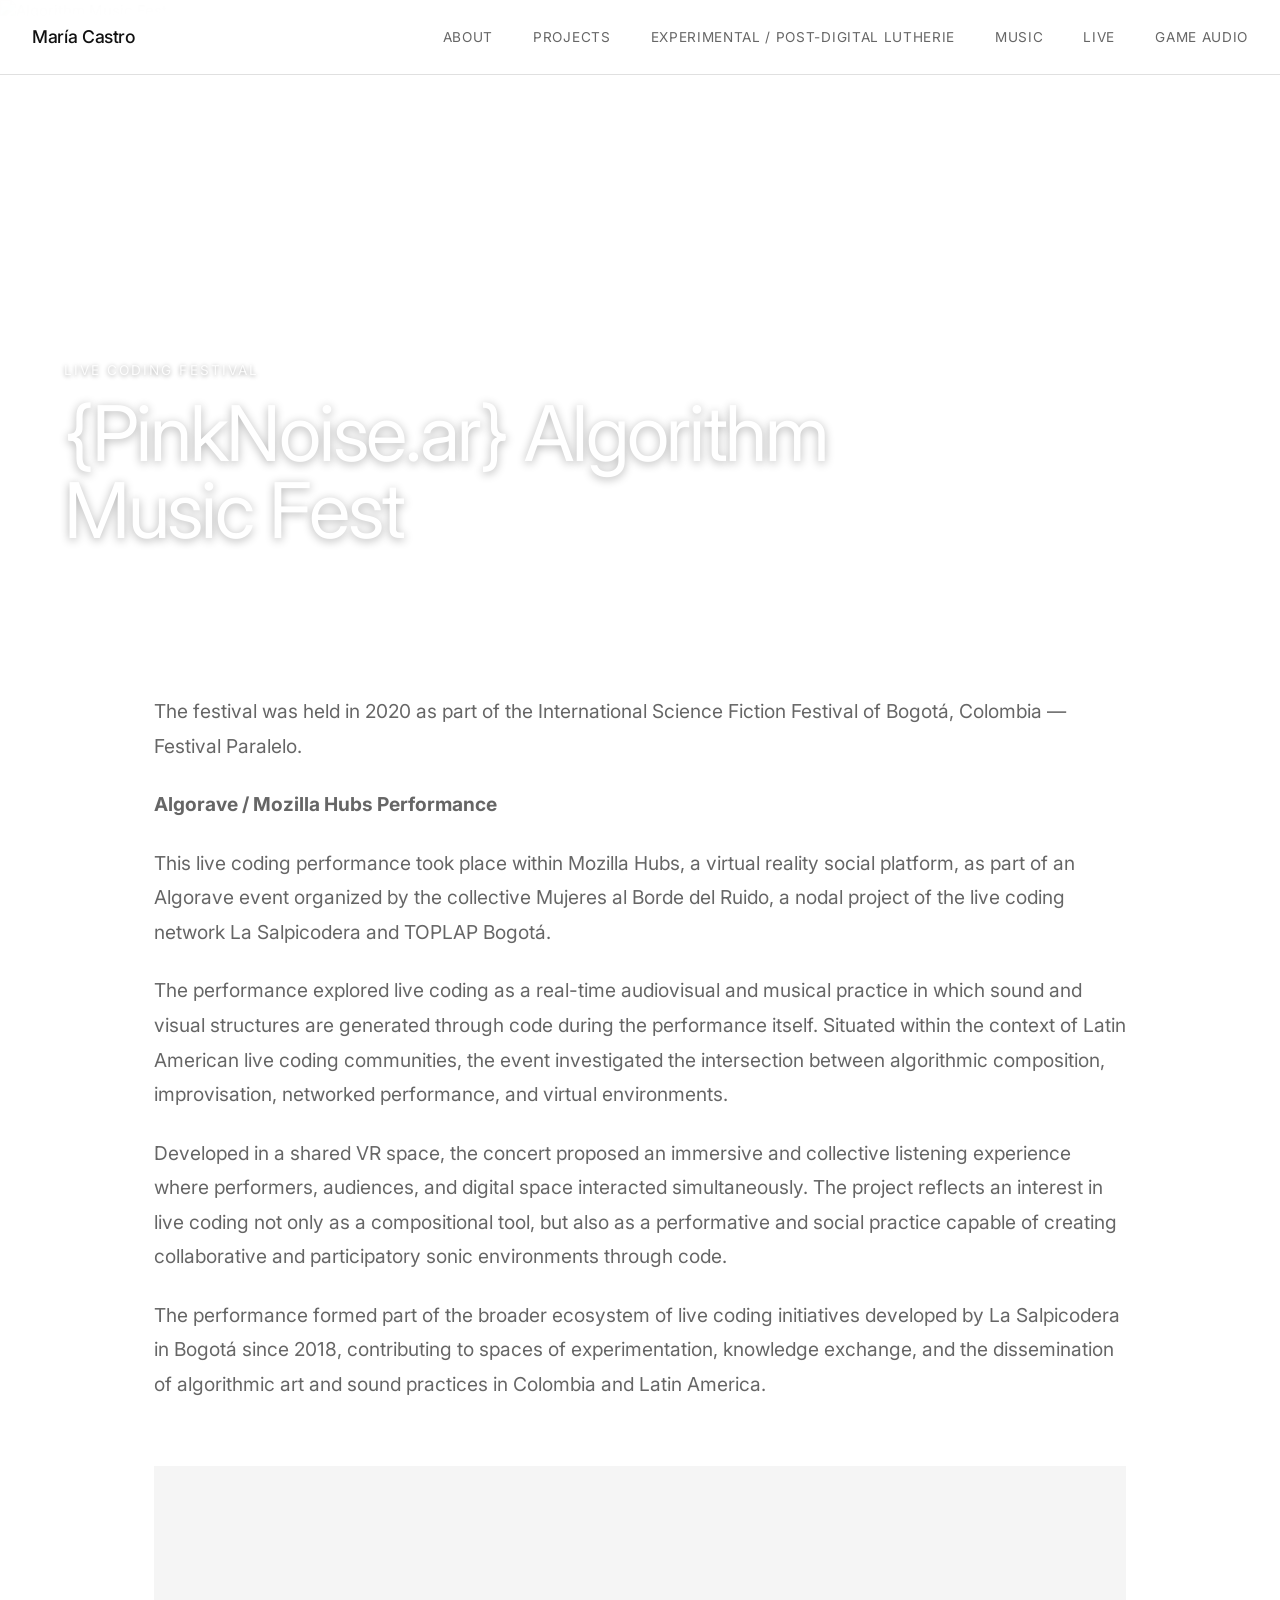
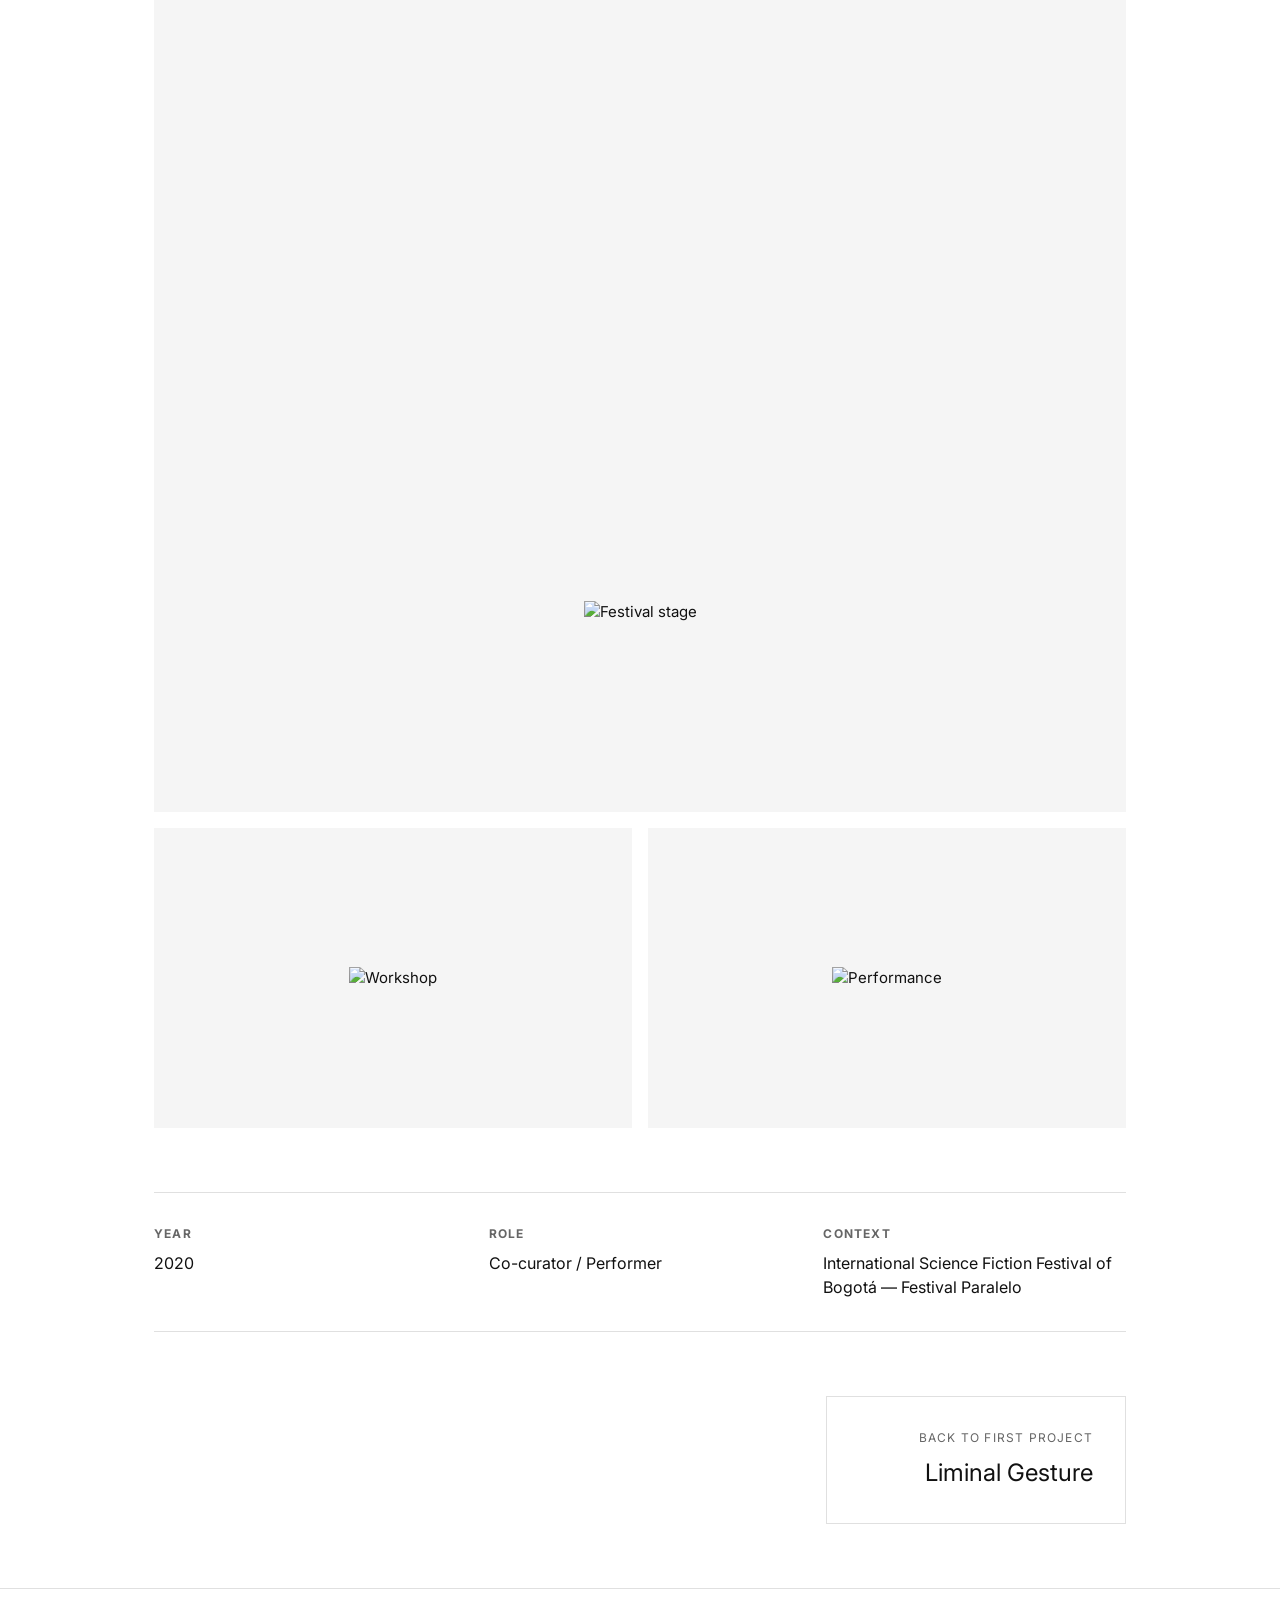
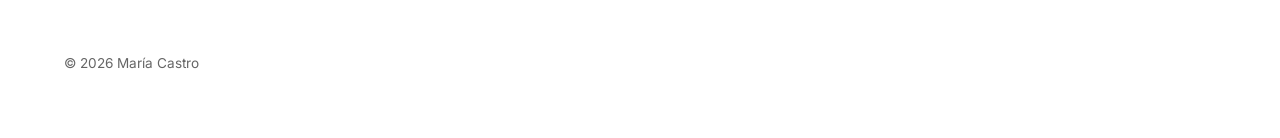
==== commit dffa2f96: "movil fixes menu hamburguesa all index files" ====
--- a/projects/algorithm-fest/index.html
+++ b/projects/algorithm-fest/index.html
@@ -32,8 +32,10 @@
     </style>
 </head>
 <body>
+    <!-- NAV: logo + menú desktop + botón hamburguesa -->
     <nav class="main-nav">
         <a href="../../index.html" class="logo">María Castro</a>
+
         <ul class="nav-links">
             <li><a href="../../about.html">About</a></li>
             <li class="dropdown">
@@ -51,7 +53,41 @@
             <li><a href="../../live.html">Live</a></li>
             <li><a href="https://marcastronoise.weebly.com/" target="_blank">Game Audio</a></li>
         </ul>
+
+        <button class="menu-toggle" id="menuOpen" aria-label="Abrir menú" aria-expanded="false">
+            <span class="bar"></span>
+            <span class="bar"></span>
+            <span class="bar"></span>
+        </button>
     </nav>
+
+    <!-- MENÚ MÓVIL -->
+    <div class="mobile-menu" id="mobileMenu">
+        <div class="mobile-menu-header">
+            <span class="mobile-menu-logo">María Castro</span>
+            <button class="menu-close" id="menuClose" aria-label="Cerrar menú">
+                <span></span>
+                <span></span>
+            </button>
+        </div>
+        <ul class="mobile-nav-links">
+            <li><a href="../../about.html">About</a></li>
+            <li class="mobile-dropdown">
+                <span class="mobile-dropdown-label">Projects</span>
+                <ul class="mobile-dropdown-menu">
+                    <li><a href="../liminal-gesture/">Liminal Gesture</a></li>
+                    <li><a href="../sinfonia-biotica/">Sinfonía Biótica</a></li>
+                    <li><a href="../pink-noise/">Pink Noise</a></li>
+                    <li><a href="../mareo-migrante/">Mareo Migrante MM</a></li>
+                    <li><a href="../algorithm-fest/">{PinkNoise.ar} Algorithm Music Fest</a></li>
+                </ul>
+            </li>
+            <li><a href="../../lutherie.html">Experimental / Post-digital Lutherie</a></li>
+            <li><a href="../../music.html">Music</a></li>
+            <li><a href="../../live.html">Live</a></li>
+            <li><a href="https://marcastronoise.weebly.com/" target="_blank">Game Audio</a></li>
+        </ul>
+    </div>
 
     <header class="project-hero">
         <div class="project-hero-image">
--- a/assets/css/main.css
+++ b/assets/css/main.css
@@ -24,21 +24,26 @@
     line-height: 1.5;
     font-size: 15px;
     -webkit-font-smoothing: antialiased;
-}
-
-/* Navigation */
+    overflow-x: hidden;
+}
+
+/* ============================================
+   NAVIGATION DESKTOP
+   ============================================ */
+
 .main-nav {
     position: fixed;
     top: 0;
     left: 0;
     right: 0;
-    padding: 2rem 4rem;
+    padding: 1.5rem 2rem;
     display: flex;
     justify-content: space-between;
     align-items: center;
     z-index: 100;
-    background: rgba(255,255,255,0.95);
+    background: rgba(255,255,255,0.98);
     backdrop-filter: blur(10px);
+    -webkit-backdrop-filter: blur(10px);
     border-bottom: 1px solid var(--border);
 }
 
@@ -50,6 +55,34 @@
     color: var(--text);
 }
 
+/* Botón hamburguesa - OCULTO en desktop */
+.menu-toggle {
+    display: none;
+    width: 44px;
+    height: 44px;
+    padding: 0;
+    margin: 0;
+    background: var(--text);
+    border: none;
+    border-radius: 8px;
+    cursor: pointer;
+    flex-direction: column;
+    justify-content: center;
+    align-items: center;
+    gap: 5px;
+    flex-shrink: 0;
+}
+
+    .menu-toggle .bar {
+        display: block;
+        width: 20px;
+        height: 2px;
+        background: white;
+        border-radius: 1px;
+        transition: all 0.3s ease;
+    }
+
+/* Menú desktop - VISIBLE por defecto */
 .nav-links {
     display: flex;
     gap: 2.5rem;
@@ -70,7 +103,6 @@
             color: var(--text);
         }
 
-/* Dropdown */
 .dropdown {
     position: relative;
 }
@@ -112,7 +144,18 @@
         background: var(--bg);
     }
 
-/* Hero */
+/* ============================================
+   MENÚ MÓVIL OVERLAY
+   ============================================ */
+
+.mobile-menu {
+    display: none; /* Oculto por defecto */
+}
+
+/* ============================================
+   HERO
+   ============================================ */
+
 .hero {
     min-height: 100vh;
     display: grid;
@@ -176,21 +219,21 @@
     overflow: hidden;
 }
 
-    /* Solo la imagen del hero en B/N, no afecta a galerías */
     .hero-image img {
         width: 100%;
         height: 100%;
         object-fit: cover;
+        object-position: center center;
         display: block;
         filter: grayscale(100%);
         transition: filter 0.6s ease;
+        image-orientation: from-image;
     }
 
     .hero-image:hover img {
         filter: grayscale(0%);
     }
 
-/* Hero image en COLOR (sin grayscale) - DSCF2037 */
 .hero-image-color img {
     filter: none !important;
     -webkit-filter: none !important;
@@ -211,7 +254,10 @@
     padding: 0.5rem 1rem;
 }
 
-/* Sections */
+/* ============================================
+   SECTIONS
+   ============================================ */
+
 section {
     padding: 6rem 4rem;
     border-top: 1px solid var(--border);
@@ -237,7 +283,6 @@
     letter-spacing: -0.02em;
 }
 
-/* Projects Preview */
 .projects-preview {
     display: grid;
     grid-template-columns: repeat(3, 1fr);
@@ -256,14 +301,15 @@
     margin-bottom: 1.5rem;
 }
 
-    /* Solo las previews del home en B/N, no afecta a galerías de proyecto */
     .preview-image img {
         width: 100%;
         height: 100%;
         object-fit: cover;
+        object-position: center center;
         display: block;
         filter: grayscale(100%);
         transition: all 0.6s ease;
+        image-orientation: from-image;
     }
 
 .project-preview:hover .preview-image img {
@@ -282,7 +328,6 @@
     color: var(--text-light);
 }
 
-/* Festivals */
 .festivals-list {
     list-style: none;
     display: grid;
@@ -310,7 +355,6 @@
             opacity: 1;
         }
 
-/* Role */
 .role-box {
     background: #f5f5f5;
     padding: 3rem;
@@ -338,7 +382,10 @@
     max-width: 600px;
 }
 
-/* Footer */
+/* ============================================
+   FOOTER
+   ============================================ */
+
 footer {
     padding: 4rem;
     border-top: 1px solid var(--border);
@@ -379,7 +426,10 @@
             width: 100%;
         }
 
-/* Responsive */
+/* ============================================
+   RESPONSIVE — TABLET
+   ============================================ */
+
 @media (max-width: 1024px) {
     .hero {
         grid-template-columns: 1fr;
@@ -401,32 +451,264 @@
     }
 
     .projects-preview {
+        grid-template-columns: repeat(2, 1fr);
+    }
+
+    .festivals-list {
+        grid-template-columns: repeat(2, 1fr);
+    }
+}
+
+/* ============================================
+   RESPONSIVE — MÓVIL
+   ============================================ */
+
+@media (max-width: 768px) {
+    .main-nav {
+        padding: 1rem 1.2rem;
+    }
+
+    /* Ocultar menú desktop en móvil */
+    .nav-links {
+        display: none;
+    }
+
+    /* Mostrar botón hamburguesa en móvil */
+    .menu-toggle {
+        display: flex;
+    }
+
+    /* === MENÚ MÓVIL === */
+    .mobile-menu {
+        display: none; /* Oculto por defecto */
+        position: fixed;
+        top: 0;
+        left: 0;
+        width: 100%;
+        height: 100%;
+        background: #ffffff;
+        z-index: 99999;
+        flex-direction: column;
+        overflow-y: auto;
+        -webkit-overflow-scrolling: touch;
+    }
+
+        .mobile-menu.active {
+            display: flex; /* Visible solo con clase active */
+        }
+
+    .mobile-menu-header {
+        display: flex;
+        justify-content: space-between;
+        align-items: center;
+        padding: 1.2rem;
+        border-bottom: 1px solid var(--border);
+        background: #ffffff;
+        flex-shrink: 0;
+    }
+
+    .mobile-menu-logo {
+        font-size: 1.1rem;
+        font-weight: 500;
+        letter-spacing: -0.02em;
+        color: var(--text);
+    }
+
+    .menu-close {
+        width: 44px;
+        height: 44px;
+        background: var(--text);
+        border: none;
+        border-radius: 8px;
+        cursor: pointer;
+        position: relative;
+        display: flex;
+        justify-content: center;
+        align-items: center;
+        flex-shrink: 0;
+    }
+
+        .menu-close span {
+            position: absolute;
+            width: 20px;
+            height: 2px;
+            background: white;
+            border-radius: 1px;
+        }
+
+            .menu-close span:nth-child(1) {
+                transform: rotate(45deg);
+            }
+
+            .menu-close span:nth-child(2) {
+                transform: rotate(-45deg);
+            }
+
+    .mobile-nav-links {
+        list-style: none;
+        padding: 0;
+        margin: 0;
+        flex: 1;
+    }
+
+        .mobile-nav-links > li {
+            border-bottom: 1px solid var(--border);
+        }
+
+            .mobile-nav-links > li > a,
+            .mobile-dropdown-label {
+                display: block;
+                padding: 1.2rem 1.5rem;
+                font-size: 1.2rem;
+                color: var(--text);
+                text-decoration: none;
+                font-weight: 400;
+            }
+
+    .mobile-dropdown-label {
+        color: var(--text-light);
+        font-size: 0.9rem;
+        text-transform: uppercase;
+        letter-spacing: 0.1em;
+        padding: 1rem 1.5rem 0.5rem;
+        border-bottom: none;
+    }
+
+    .mobile-dropdown-menu {
+        list-style: none;
+        padding: 0 1.5rem 1rem 2.5rem;
+        margin: 0;
+    }
+
+        .mobile-dropdown-menu li a {
+            display: block;
+            padding: 0.7rem 0;
+            font-size: 1rem;
+            color: var(--text-light);
+            text-decoration: none;
+            transition: color 0.2s;
+        }
+
+            .mobile-dropdown-menu li a:hover {
+                color: var(--accent);
+            }
+
+    /* Hero móvil */
+    .hero {
+        padding: 5rem 0 3rem;
+        min-height: auto;
+        display: flex;
+        flex-direction: column;
+    }
+
+    .hero-content {
+        order: 2;
+        width: 100%;
+        padding: 0 1.5rem;
+    }
+
+    .hero-image {
+        order: 1;
+        width: 100%;
+        height: auto;
+        min-height: unset;
+        max-height: none;
+        margin-bottom: 2rem;
+        position: relative;
+        background: #f5f5f5;
+    }
+
+        .hero-image img {
+            width: 100%;
+            height: auto;
+            object-fit: contain;
+            object-position: center top;
+            filter: none !important;
+            display: block;
+        }
+
+    .image-caption {
+        bottom: 1rem;
+        left: 1rem;
+        font-size: 0.7rem;
+    }
+
+    h1 {
+        font-size: clamp(2.5rem, 12vw, 4rem);
+        margin-bottom: 1.5rem;
+    }
+
+    .hero-description {
+        font-size: 1rem;
+        margin-bottom: 2rem;
+    }
+
+    .hero-meta {
+        flex-direction: row;
+        flex-wrap: wrap;
+        gap: 1.5rem 2rem;
+    }
+
+    /* Sections móvil */
+    section {
+        padding: 3rem 1.5rem;
+    }
+
+    .section-header {
+        gap: 1rem;
+        margin-bottom: 2.5rem;
+    }
+
+    h2 {
+        font-size: 1.6rem;
+    }
+
+    .projects-preview {
         grid-template-columns: 1fr;
+        gap: 2.5rem;
+    }
+
+    .preview-image {
+        aspect-ratio: 16 / 10;
+    }
+
+        .preview-image img {
+            object-position: center center;
+            filter: none !important;
+        }
+
+    .project-preview h3 {
+        font-size: 1.1rem;
     }
 
     .festivals-list {
         grid-template-columns: 1fr;
     }
-}
-
-@media (max-width: 768px) {
-    .main-nav {
-        padding: 1.5rem;
-    }
-
-    .nav-links {
-        display: none;
-    }
-
-    section,
-    .hero {
-        padding: 6rem 1.5rem 3rem;
+
+        .festivals-list li {
+            font-size: 0.9rem;
+        }
+
+    .role-box {
+        padding: 2rem 1.5rem;
+        gap: 1rem;
+    }
+
+    .role-content h3 {
+        font-size: 1.2rem;
     }
 
     footer {
         flex-direction: column;
-        gap: 2rem;
+        gap: 1.5rem;
         text-align: center;
+        padding: 2.5rem 1.5rem;
+    }
+
+    .footer-right {
+        flex-wrap: wrap;
+        justify-content: center;
+        gap: 1.5rem;
     }
 }
 
--- a/assets/css/project.css
+++ b/assets/css/project.css
@@ -24,6 +24,7 @@
         width: 100%;
         height: 100%;
         object-fit: cover;
+        image-orientation: from-image;
     }
 
 /* Overlay sutil para legibilidad */
@@ -109,6 +110,7 @@
         object-fit: cover;
         display: block;
         transition: transform 0.6s ease;
+        image-orientation: from-image;
     }
 
     .gallery-item:hover img {
@@ -295,36 +297,94 @@
     border: none;
 }
 
-/* Responsive */
+/* ============================================
+   RESPONSIVE � TABLET
+   ============================================ */
+@media (max-width: 1024px) {
+    .project-hero {
+        min-height: 60vh;
+    }
+
+    .project-main {
+        padding: 3rem;
+    }
+
+    .project-meta {
+        grid-template-columns: repeat(2, 1fr);
+    }
+}
+
+/* ============================================
+   RESPONSIVE � M�VIL
+   ============================================ */
 @media (max-width: 768px) {
     .project-hero {
-        padding: 6rem 1.5rem 2rem;
-        min-height: 50vh;
-    }
+        padding: 5rem 1.5rem 2rem;
+        min-height: 45vh;
+    }
+
+        .project-hero h1 {
+            font-size: clamp(1.8rem, 8vw, 3rem);
+        }
 
     .project-main {
         padding: 2rem 1.5rem;
     }
 
+    .project-description {
+        font-size: 1rem;
+        margin-bottom: 3rem;
+    }
+
     .project-gallery {
         grid-template-columns: 1fr;
+        gap: 0.8rem;
     }
 
     .gallery-item.wide {
         grid-column: span 1;
+        aspect-ratio: 4/3;
+    }
+
+    .gallery-item {
+        aspect-ratio: 4/3;
+    }
+
+    .project-videos {
+        margin: 3rem 0;
+    }
+
+    .video-item h4 {
+        font-size: 0.9rem;
     }
 
     .project-meta {
         grid-template-columns: 1fr;
+        gap: 1.5rem;
+    }
+
+    .meta-item p {
+        font-size: 0.95rem;
     }
 
     .project-nav {
         justify-content: center;
+        margin-top: 3rem;
     }
 
     .next-project {
         min-width: auto;
         width: 100%;
         text-align: center;
-    }
-}
+        padding: 1.5rem;
+    }
+
+        .next-project h3 {
+            font-size: 1.2rem;
+        }
+
+    .external-link {
+        width: 100%;
+        justify-content: center;
+    }
+}
